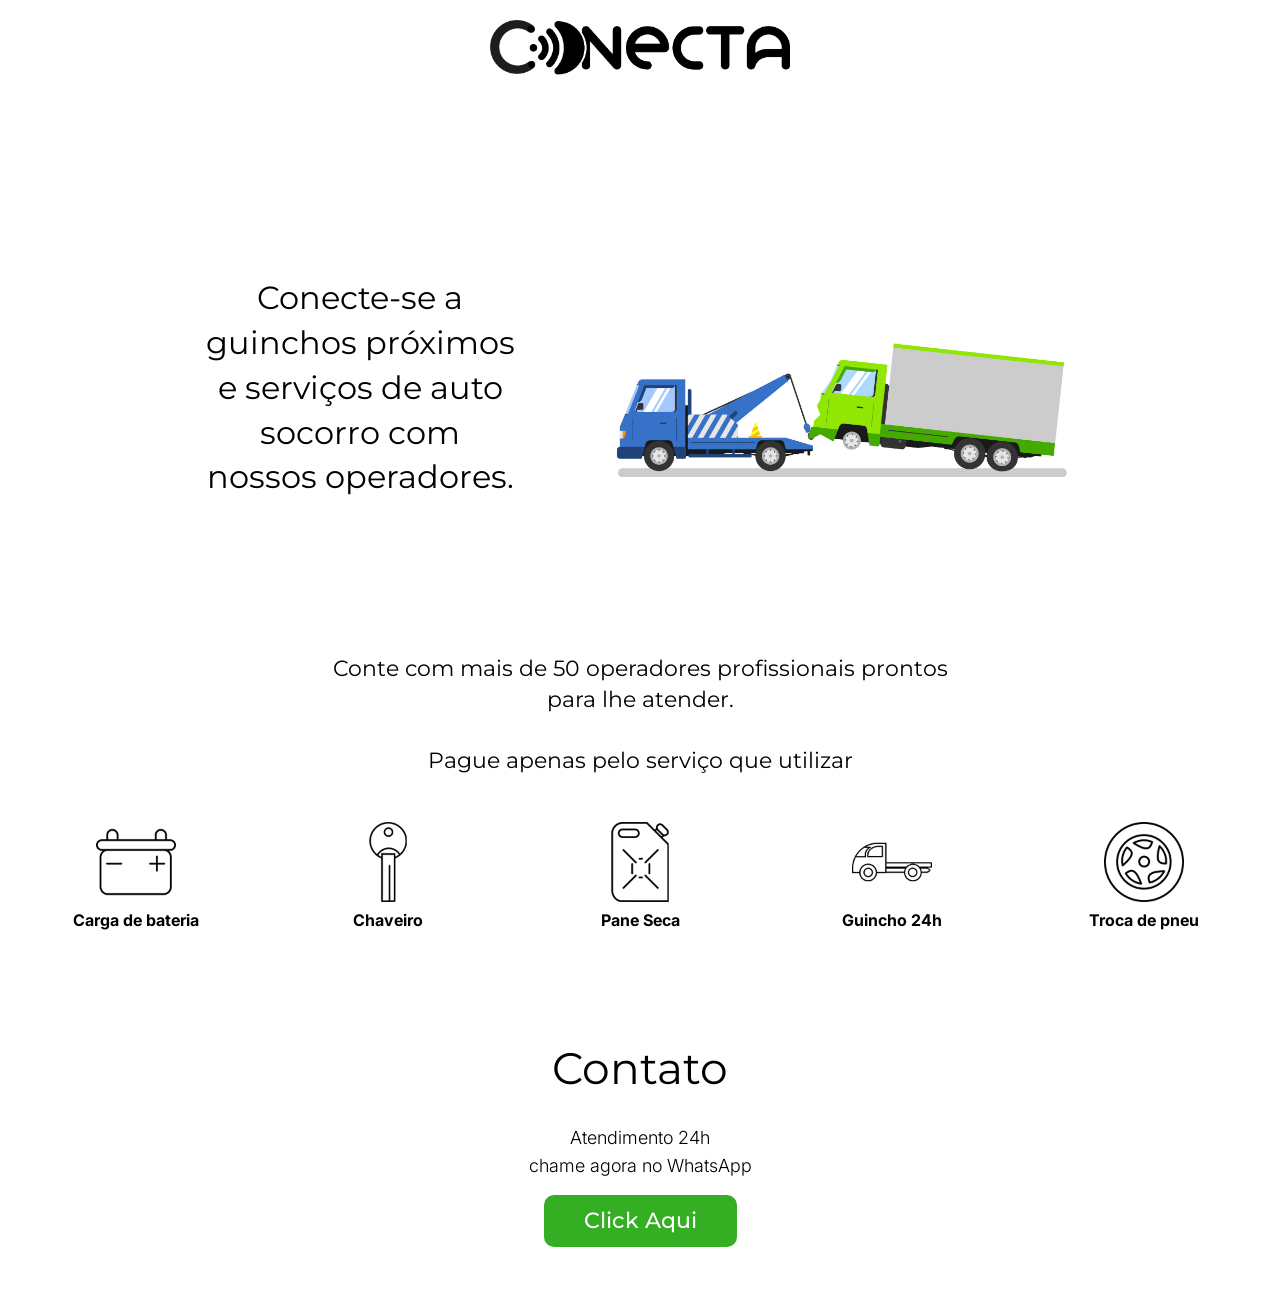
==== index.html @ 0799c35d "alteração do link wpp" ====
<!DOCTYPE html>
<html lang="pt-br">

<head>
    <meta charset="UTF-8">
    <meta http-equiv="X-UA-Compatible" content="IE=edge">
    <meta name="viewport" content="width=device-width, initial-scale=1.0">
    <link rel="stylesheet" href="src/css/reset.css">
    <link rel="stylesheet" href="src/css/style.css">
    <link rel="icon" type="image/x-icon" href="src/img/conecta.ico">
    <title>Conecta</title>
</head>

<body>
    <header id="menu">
        <a href="/index.html"><img src="./src/img/logo.png" alt="Logo da empresa Conecta" id="logomarca"></a>
    </header>

    <section id="inicio">
        <h1 class="titulo1">Conecte-se a guinchos próximos e serviços de auto socorro com nossos operadores.</h1>
        <img src="./src/img/guincho.jpg" alt="Guincho" class="inicio-img">
        <img src="./src/img/guincho.jpg" alt="Guincho mobile" class="inicio-img-mobile">
    </section>

    <section id="sobre">

        <h2 class="titulo2">Conte com mais de 50 operadores profissionais prontos para lhe atender.</h2>
        <h2 class="titulo2">Pague apenas pelo serviço que utilizar</h2>
        
        <div class="icon-list">
            <div class="icon-div">
                <img src="./src/img/BATERIA.png" alt="" class="icon">
                <p class="icon-text">Carga de bateria</p>
            </div>
            <div class="icon-div">
                <img src="./src/img/CHAVE.png" alt="" class="icon">
                <p class="icon-text">Chaveiro</p>
            </div>
            <div class="icon-div">
                <img src="./src/img/GALÃO.png" alt="" class="icon">
                <p class="icon-text">Pane Seca</p>
            </div>
            <div class="icon-div">
                <img src="./src/img/GUINCHO.png" alt="" class="icon">
                <p class="icon-text">Guincho 24h</p>
            </div>
            <div class="icon-div">
                <img src="./src/img/RODA.png" alt="" class="icon">
                <p class="icon-text">Troca de pneu</p>
            </div>
        </div>
    </section>

    <section id="contato">
        <h2 class="contato-titulo">Contato</h2>
        <p class="contato-texto">Atendimento 24h</p>
        <p class="contato-texto">chame agora no WhatsApp</p>
        <a href="https://wa.link/9th44p" target="_blank"
            class="contato-button">Click Aqui</a>
    </section>
</body>
</html>
---- src/css/style.css ----
@import url('https://fonts.googleapis.com/css2?family=Inter:wght@200&family=Montserrat:wght@700&display=swap');

* {
    box-sizing: border-box;
}

/* Base */

html {
    scroll-behavior: smooth;
}

body {
    color: #000000;
    font-family: 'Inter', sans-serif;
    margin: 0;
    padding: 0;
    width: 100%;
    overflow-x: hidden;
}

/* Header */

#menu {
    display: flex;
    justify-content: center;
    align-items: center;
    padding: 20px;
    background-color: #ffffff;
}

#logomarca {
    width: 100%;
    max-width: 300px;
    height: auto;
    display: block;
}

/* Início Section */

#inicio {
    display: flex;
    flex-direction: column;
    justify-content: center;
    align-items: center;
    margin-top: 40px;
    padding: 20px;
    gap: 30px;
}

.inicio-img {
    width: 100%;
    max-width: 500px;
    height: auto;
    display: none;
}

.inicio-img-mobile {
    width: 100%;
    max-width: 400px;
    height: auto;
    display: block;
}

/* Títulos */

.titulo1 {
    font-family: 'Montserrat', sans-serif;
    font-size: 24px;
    max-width: 100%;
    padding: 0 20px;
    text-align: center;
    line-height: 1.4;
}

.titulo2 {
    font-family: 'Montserrat', sans-serif;
    font-size: 18px;
    max-width: 100%;
    padding: 0 20px;
    text-align: center;
    line-height: 1.4;
    margin: 15px auto;
}

/* Sobre Section */

#sobre {
    display: flex;
    justify-content: center;
    align-items: center;
    flex-direction: column;
    text-align: center;
    padding: 40px 20px;
    width: 100%;
}

/* Icons field */

.icon-list {
    display: flex;
    flex-wrap: wrap;
    justify-content: center;
    gap: 20px;
    width: 100%;
    margin: 30px auto;
}

.icon-div {
    display: flex;
    flex-direction: column;
    align-items: center;
    justify-content: center;
    flex: 0 1 calc(50% - 10px);
    min-width: 120px;
}

.icon {
    width: 60px;
    height: auto;
    margin-bottom: 10px;
}

.icon-text {
    font-weight: bold;
    font-size: 14px;
}

/* Contato Section */

#contato {
    display: flex;
    justify-content: center;
    align-items: center;
    flex-direction: column;
    padding: 40px 20px;
    margin-bottom: 20px;
    text-align: center;
    width: 100%;
}

.contato-titulo {
    font-family: 'Montserrat', sans-serif;
    font-size: 32px;
    max-width: 100%;
    margin-bottom: 20px;
    line-height: 1.4;
}

.contato-texto {
    margin-top: 10px;
    font-weight: 300;
    font-size: 16px;
}

.contato-button {
    text-decoration: none;
    background-color: #34af23;
    color: #ffffff;
    border: none;
    font-family: 'Montserrat', sans-serif;
    font-size: 18px;
    font-weight: 500;
    margin-top: 20px;
    padding: 12px 30px;
    border-radius: 10px;
    cursor: pointer;
    transition: background-color 0.3s ease;
    display: inline-block;
}

.contato-button:hover {
    background-color: #2a8a1c;
}

/* Tablet (768px a 1024px) */

@media screen and (min-width: 768px) {
    #inicio {
        flex-direction: row;
        margin-top: 60px;
        gap: 40px;
    }

    .inicio-img {
        display: block;
        width: 100%;
        max-width: 400px;
        order: 2;
    }

    .inicio-img-mobile {
        display: none;
    }

    .titulo1 {
        font-size: 28px;
        max-width: 300px;
        order: 1;
    }

    .titulo2 {
        font-size: 20px;
        max-width: 600px;
    }

    .icon-div {
        flex: 0 1 calc(33.333% - 15px);
        min-width: 150px;
    }

    .icon {
        width: 70px;
    }

    .contato-titulo {
        font-size: 40px;
    }

    .contato-button {
        font-size: 20px;
        padding: 14px 35px;
    }
}

/* Desktop (1025px+) */

@media screen and (min-width: 1025px) {
    #inicio {
        margin-top: 80px;
        gap: 60px;
    }

    .inicio-img {
        max-width: 500px;
    }

    .titulo1 {
        font-size: 32px;
        max-width: 350px;
    }

    .titulo2 {
        font-size: 22px;
        max-width: 700px;
    }

    .icon-div {
        flex: 0 1 calc(20% - 16px);
        min-width: 150px;
    }

    .icon {
        width: 80px;
    }

    .icon-text {
        font-size: 16px;
    }

    .contato-titulo {
        font-size: 44px;
    }

    .contato-texto {
        font-size: 18px;
    }

    .contato-button {
        font-size: 22px;
        padding: 15px 40px;
    }
}
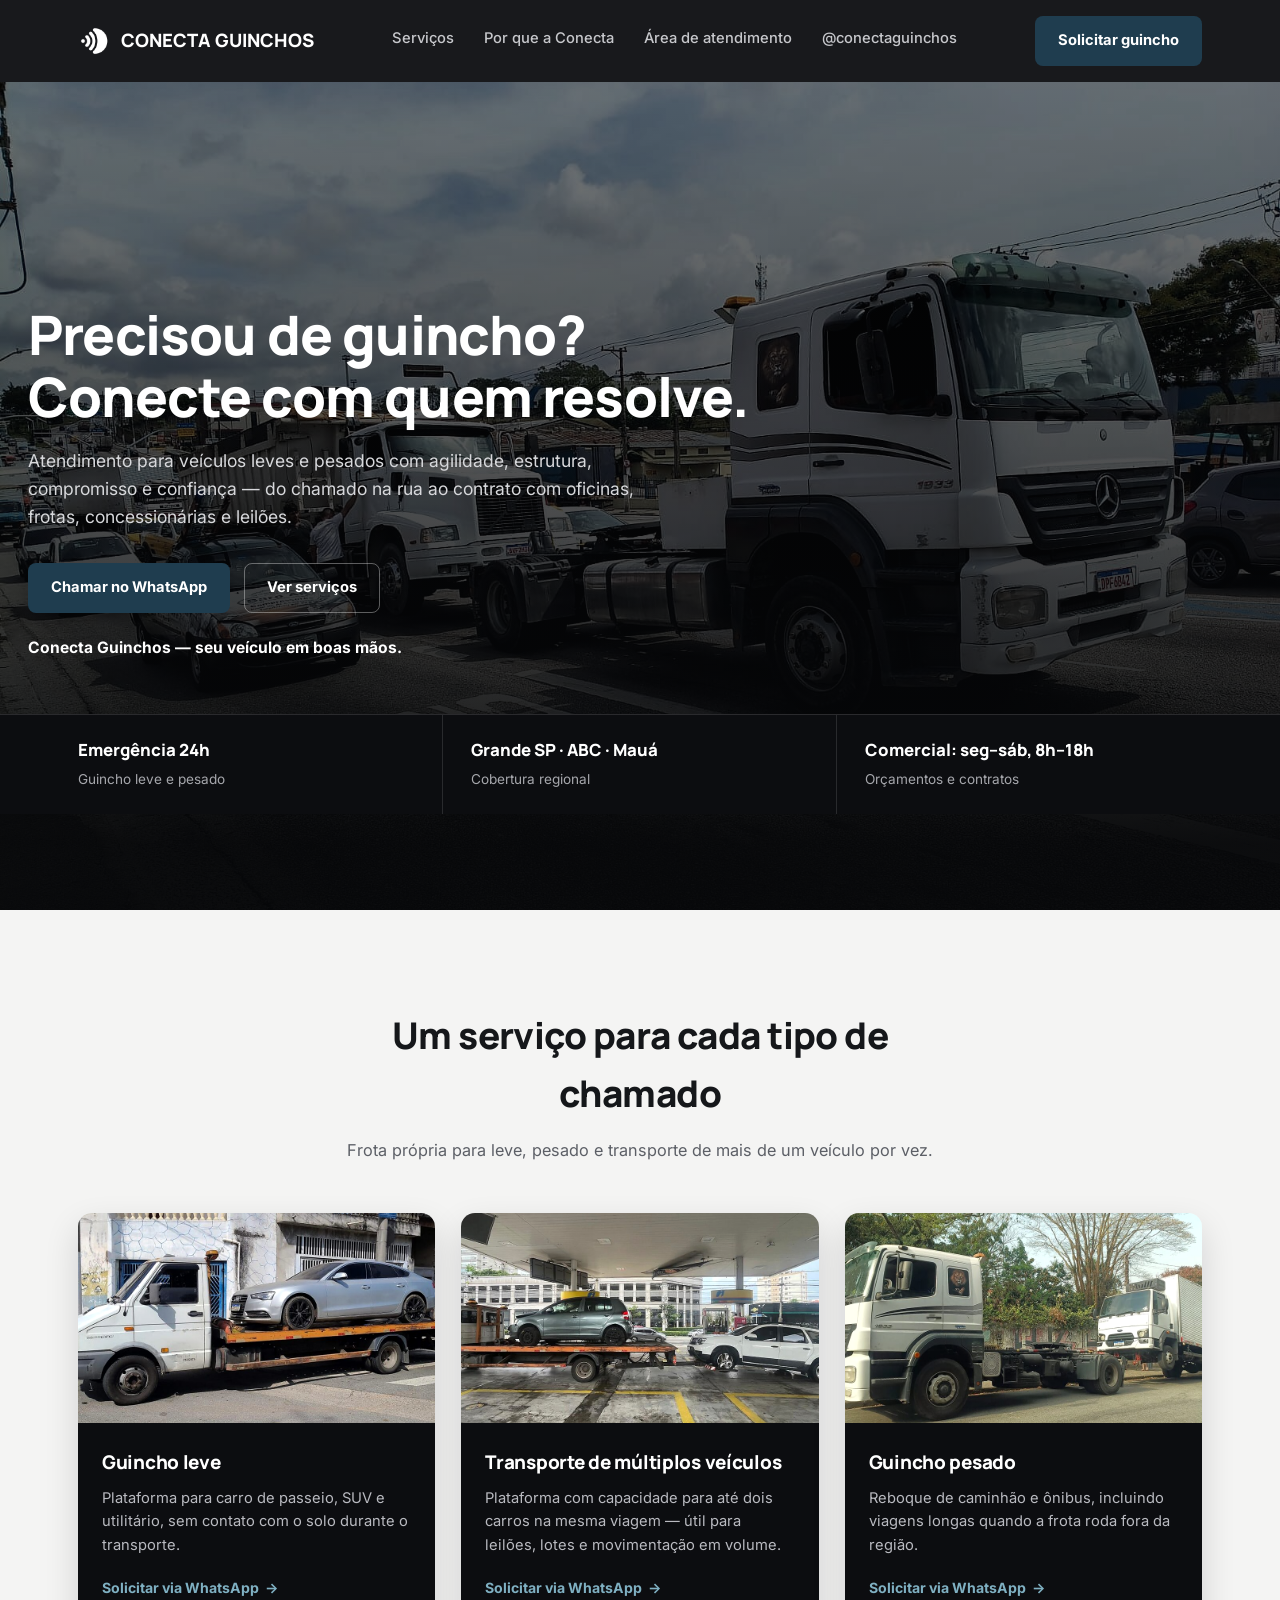
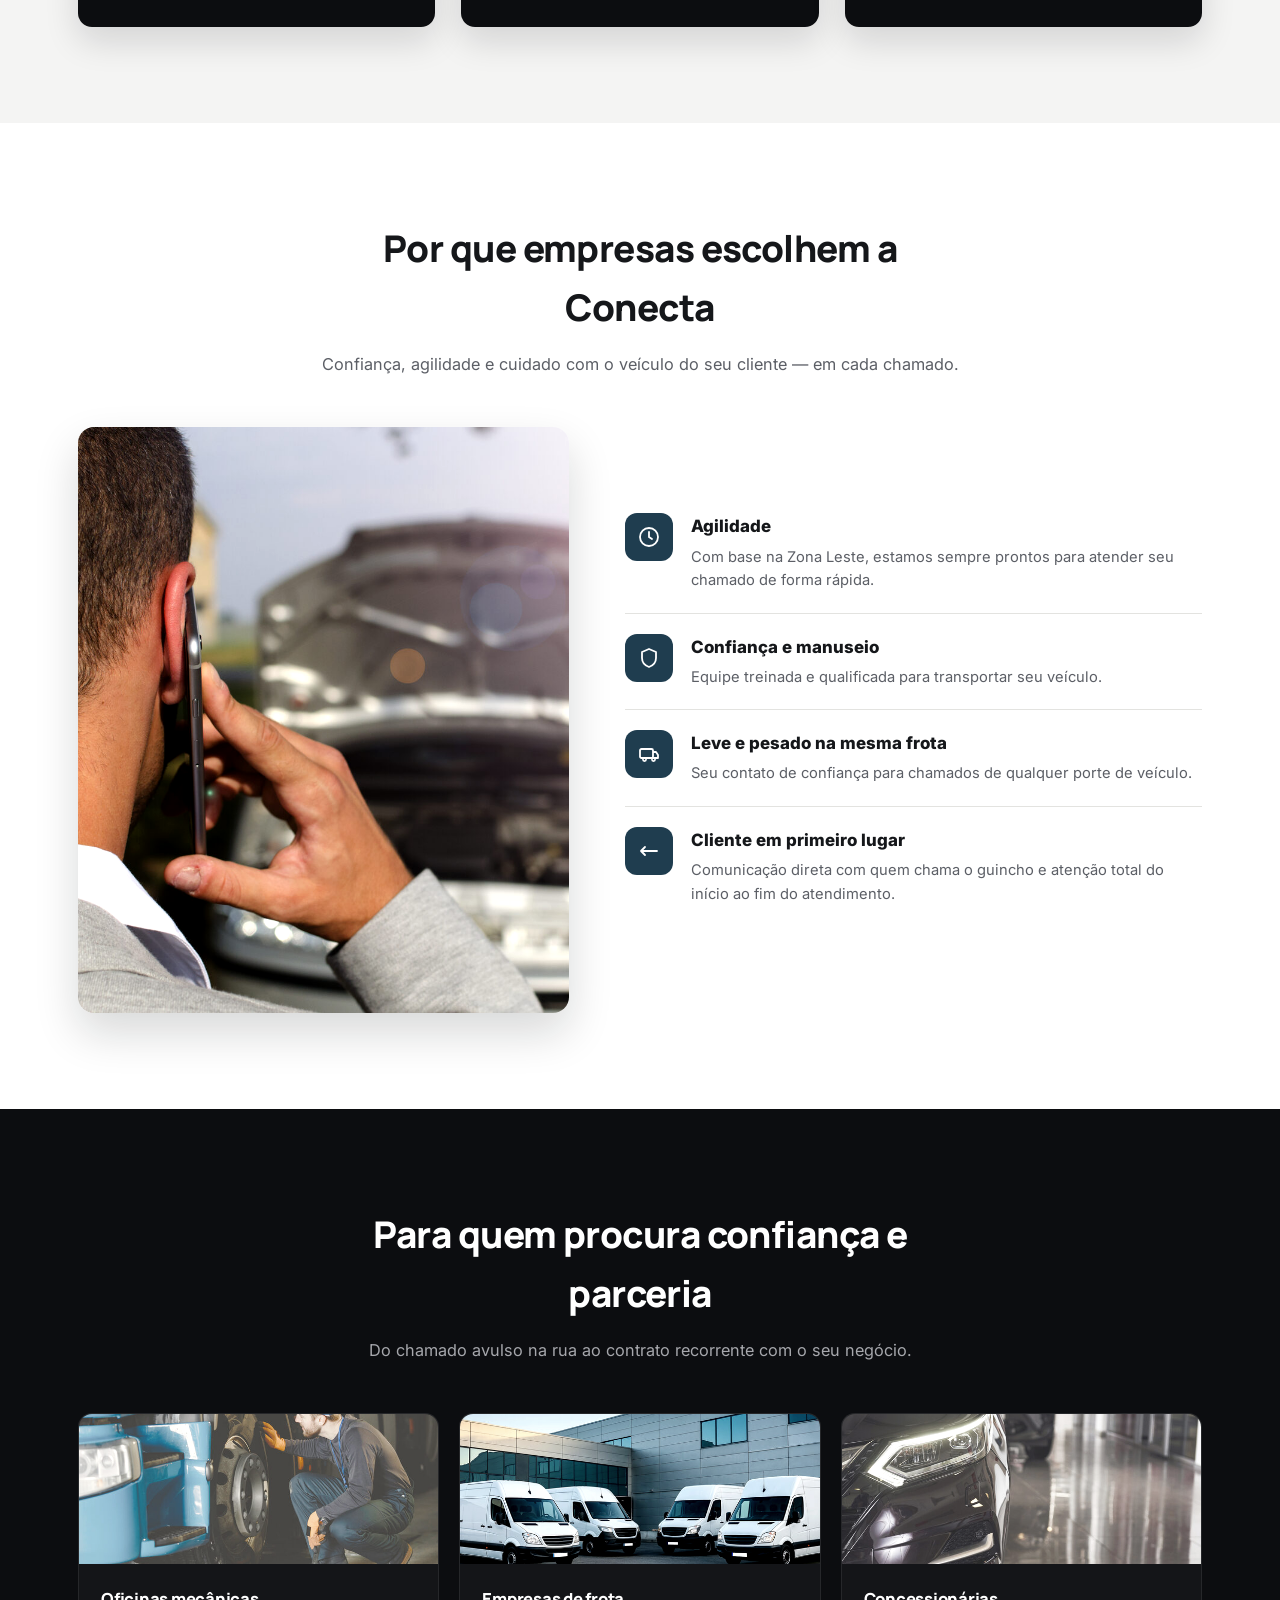
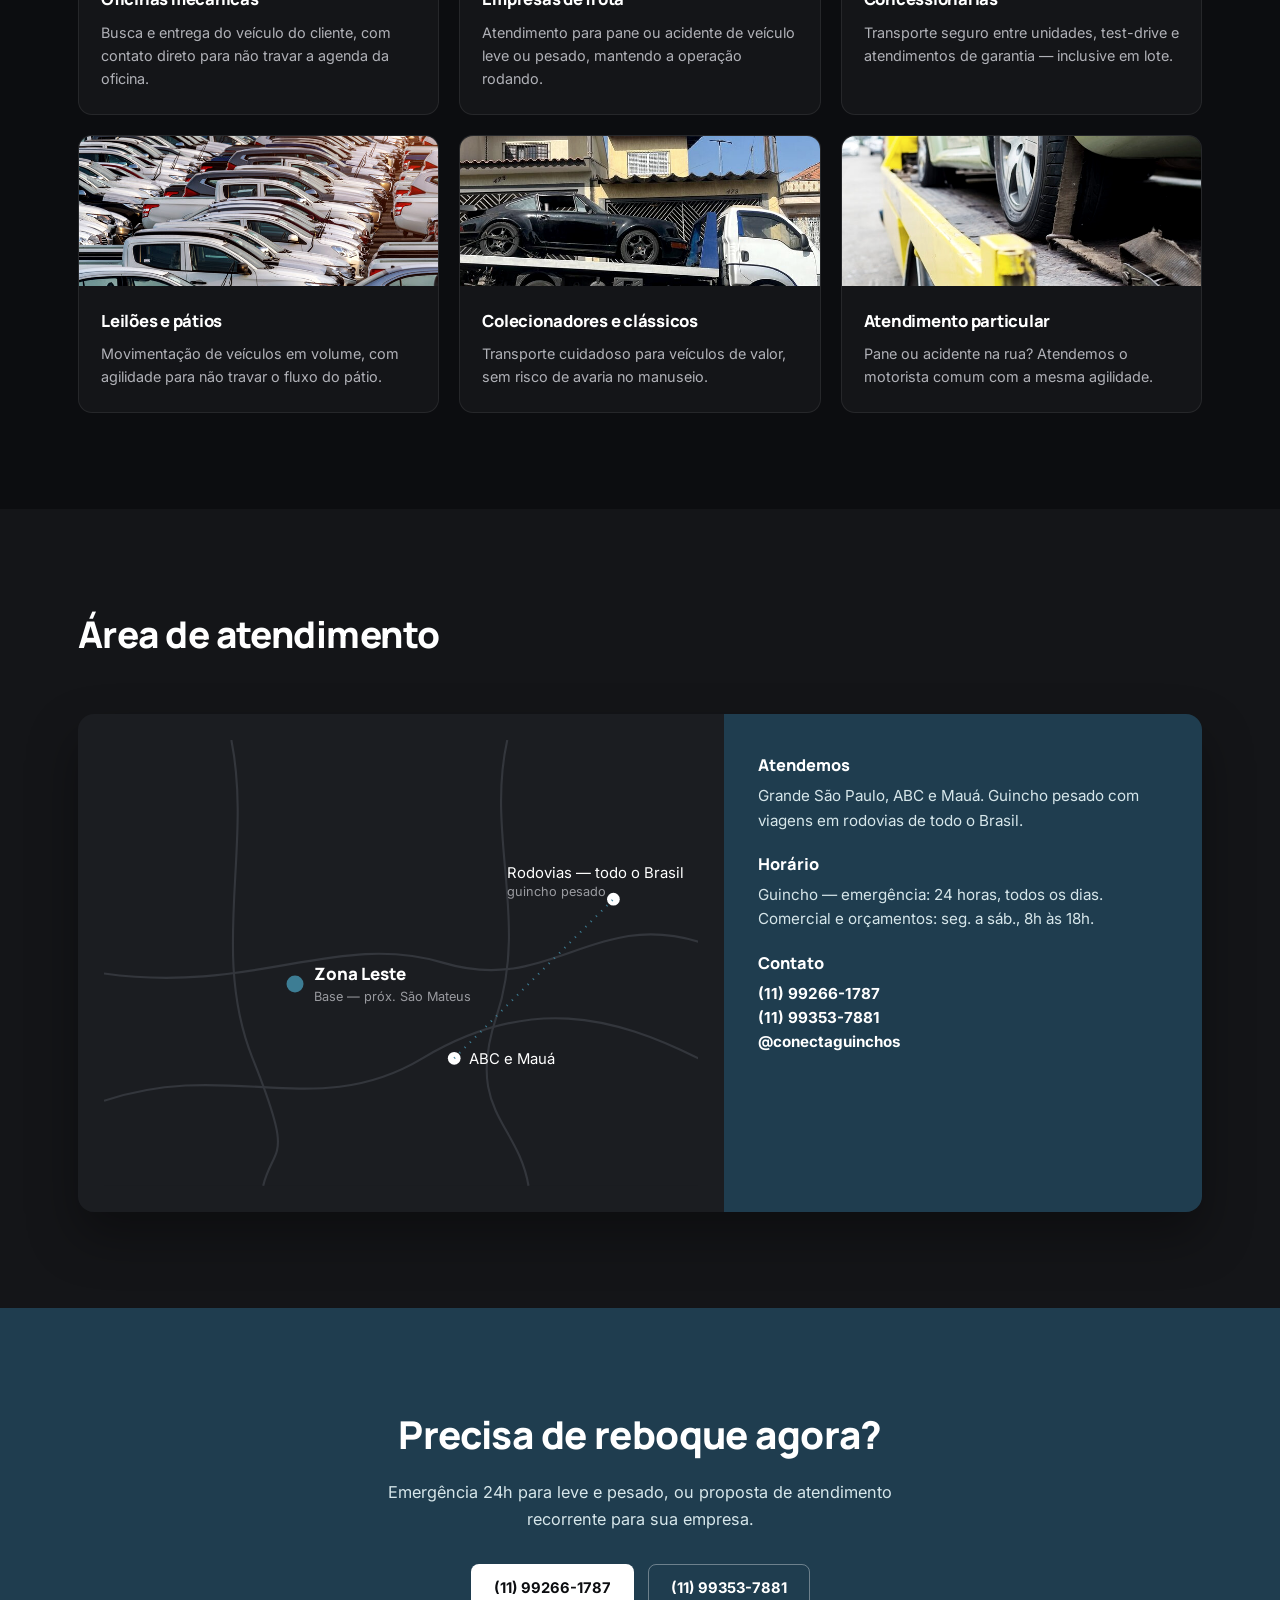
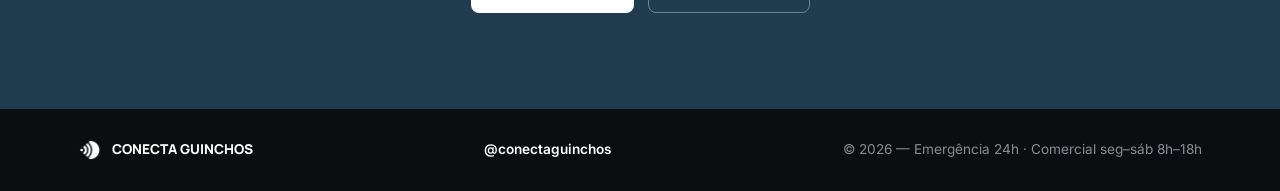
==== commit aa9d0b80: "Atualiza site da Conecta Guincho" ====
--- a/index.html
+++ b/index.html
@@ -1,62 +1,353 @@
 <!DOCTYPE html>
-<html lang="pt-br">
-
+<html lang="pt-BR">
 <head>
-    <meta charset="UTF-8">
-    <meta http-equiv="X-UA-Compatible" content="IE=edge">
-    <meta name="viewport" content="width=device-width, initial-scale=1.0">
-    <link rel="stylesheet" href="src/css/reset.css">
-    <link rel="stylesheet" href="src/css/style.css">
-    <link rel="icon" type="image/x-icon" href="src/img/conecta.ico">
-    <title>Conecta</title>
+<meta charset="UTF-8">
+<meta name="viewport" content="width=device-width, initial-scale=1, viewport-fit=cover">
+<title>Conecta Guinchos — Guincho leve e pesado na Zona Leste de SP</title>
+<link rel="preconnect" href="https://fonts.googleapis.com">
+<link rel="preconnect" href="https://fonts.gstatic.com" crossorigin>
+<link href="https://fonts.googleapis.com/css2?family=Manrope:wght@500;700;800&family=Inter:wght@400;500;600&display=swap" rel="stylesheet">
+<style>
+:root{
+  --black:#0c0d10; --near-black:#141518; --page-bg:#ffffff; --fixed-white:#ffffff; --off:#f4f4f3;
+  --ink:#15171a; --ink-soft:#5c5f66; --line:#e3e3e0; --blue:#1f3d4f; --blue-dk:#132833;
+  padding-top:env(safe-area-inset-top,0px); padding-bottom:env(safe-area-inset-bottom,0px);
+}
+*{box-sizing:border-box; margin:0; padding:0;}
+html{scroll-behavior:smooth; scroll-padding-top:78px;}
+body{font-family:'Inter',system-ui,sans-serif; background:var(--page-bg); color:var(--ink); line-height:1.6; overflow-x:hidden;}
+h1,h2,h3,.disp{font-family:'Manrope',sans-serif; letter-spacing:-0.015em;}
+img{max-width:100%; display:block;}
+a{color:inherit; text-decoration:none;}
+.wrap{max-width:1180px; margin:0 auto; padding:0 28px;}
+@media (max-width:600px){ .wrap{padding:0 20px;} }
+section{padding:96px 0;}
+@media (max-width:768px){ section{padding:60px 0;} }
+svg{display:block;}
+
+/* HEADER */
+header{position:sticky; top:0; z-index:60; background:rgba(12,13,16,0.95); backdrop-filter:blur(8px); padding-top:env(safe-area-inset-top,0px);}
+.nav{display:flex; align-items:center; justify-content:space-between; padding:16px 28px; max-width:1180px; margin:0 auto;}
+.brand{display:flex; align-items:center; gap:10px; font-family:'Manrope',sans-serif; font-weight:800; font-size:1.15rem; color:var(--fixed-white);}
+.brand img{height:28px; width:auto; filter:invert(1) brightness(1.6);}
+.navlinks{display:flex; gap:30px; font-size:0.92rem; color:#c7c8cc; font-weight:500;}
+.navlinks a{position:relative; padding-bottom:4px; transition:color .2s ease;}
+.navlinks a::after{content:""; position:absolute; left:0; bottom:0; width:0; height:1.5px; background:currentColor; transition:width .25s ease;}
+.navlinks a:hover::after{width:100%;}
+.navlinks a:hover{color:var(--fixed-white);}
+@media (max-width:900px){ .navlinks{display:none;} }
+.btn{display:inline-flex; align-items:center; gap:8px; padding:12px 22px; font-weight:700; font-size:0.92rem; border-radius:8px; border:1.5px solid transparent; transition:transform .2s ease, box-shadow .2s ease, background-color .2s ease, border-color .2s ease, color .2s ease;}
+.btn-blue{background:var(--blue); color:#fff;}
+.btn-blue:hover{background:var(--blue-dk); transform:translateY(-2px); box-shadow:0 10px 22px rgba(19,40,51,0.4);}
+.btn-white{background:#fff; color:var(--black);}
+.btn-white:hover{background:#e9e9e7; transform:translateY(-2px); box-shadow:0 10px 22px rgba(0,0,0,0.18);}
+.btn-outline-dark{border-color:rgba(255,255,255,0.35); color:#fff;}
+.btn-outline-dark:hover{border-color:#fff; background:rgba(255,255,255,0.08); transform:translateY(-2px);}
+.btn-outline-ink{border-color:var(--line); color:var(--ink);}
+.btn-outline-ink:hover{border-color:var(--ink); transform:translateY(-2px);}
+
+/* HERO - full bleed */
+.hero{position:relative; min-height:92vh; display:flex; align-items:flex-end; color:#fff; background:#000;}
+.hero-bg{position:absolute; inset:0; z-index:0;}
+.hero-bg img{width:100%; height:100%; object-fit:cover; object-position:60% 45%; filter:grayscale(0.35) contrast(1.08) brightness(0.62);}
+.hero-bg::after{content:""; position:absolute; inset:0; background:linear-gradient(0deg, rgba(6,7,9,0.96) 8%, rgba(6,7,9,0.55) 48%, rgba(6,7,9,0.25) 100%);}
+.hero-inner{position:relative; z-index:1; width:100%; padding:0 0 0 0;}
+.hero-copy{max-width:820px; padding:0 28px 54px;}
+@media (max-width:600px){ .hero-copy{padding:0 20px 40px;} }
+.hero-copy h1{font-size:clamp(2.1rem,5vw,3.4rem); font-weight:800; line-height:1.14; margin-bottom:20px;}
+.hero-copy p{font-size:1.1rem; color:#d7d8db; max-width:56ch; margin-bottom:32px;}
+.hero-actions{display:flex; gap:14px; flex-wrap:wrap; margin-bottom:0;}
+.hero-strip{position:relative; z-index:1; background:var(--black); border-top:1px solid rgba(255,255,255,0.12);}
+.strip-grid{display:grid; grid-template-columns:repeat(3,1fr);}
+.strip-item{padding:22px 28px; border-right:1px solid rgba(255,255,255,0.12);}
+.strip-item:last-child{border-right:none;}
+@media (max-width:768px){ .strip-grid{grid-template-columns:1fr;} .strip-item{border-right:none; border-bottom:1px solid rgba(255,255,255,0.12); padding:18px 20px;} .strip-item:last-child{border-bottom:none;} }
+.strip-item b{display:block; font-family:'Manrope',sans-serif; font-weight:800; font-size:1.05rem; color:#fff; margin-bottom:2px;}
+.strip-item span{font-size:0.85rem; color:#a6a7ac;}
+
+/* SECTION HEADS */
+.shead{max-width:640px; margin:0 auto 50px; text-align:center;}
+.shead h2{font-size:clamp(1.7rem,3vw,2.3rem); font-weight:800; margin-bottom:14px;}
+.shead p{color:var(--ink-soft); font-size:1.02rem;}
+.shead.left{text-align:left; margin:0 0 50px;}
+
+/* SERVICES — photo top, dark card bottom */
+.services{background:var(--off);}
+.svc-grid{display:grid; grid-template-columns:repeat(3,1fr); gap:26px;}
+@media (max-width:960px){ .svc-grid{grid-template-columns:1fr; max-width:480px; margin:0 auto;} }
+.svc-card{border-radius:14px; overflow:hidden; box-shadow:0 14px 34px rgba(15,17,20,0.14); transition:transform .35s ease, box-shadow .35s ease;}
+.svc-card:hover{transform:translateY(-6px); box-shadow:0 22px 46px rgba(15,17,20,0.22);}
+.svc-photo{height:210px; overflow:hidden;}
+.svc-photo img{width:100%; height:100%; object-fit:cover; filter:saturate(0.92) contrast(1.05); transition:transform .6s cubic-bezier(.2,.7,.2,1), filter .4s ease;}
+.svc-card:hover .svc-photo img{transform:scale(1.08); filter:saturate(1.05) contrast(1.08);}
+.svc-body{background:var(--black); color:#fff; padding:24px 24px 26px;}
+.svc-body h3{font-size:1.18rem; font-weight:800; margin-bottom:9px;}
+.svc-body p{color:#b9bac0; font-size:0.92rem; margin-bottom:18px;}
+.svc-link{display:inline-flex; align-items:center; gap:6px; font-size:0.88rem; font-weight:700; color:#7fb0c2; transition:color .2s ease, gap .2s ease;}
+.svc-link::after{content:"→"; transition:transform .25s ease;}
+.svc-link:hover{color:#fff;}
+.svc-link:hover::after{transform:translateX(4px);}
+
+/* WHY — photo one side, icon list other */
+.why-grid{display:grid; grid-template-columns:0.85fr 1fr; gap:56px; align-items:center;}
+@media (max-width:900px){ .why-grid{grid-template-columns:1fr; gap:36px;} }
+.why-photo{border-radius:16px; overflow:hidden; box-shadow:0 20px 44px rgba(15,17,20,0.16);}
+.why-photo img{width:100%; height:100%; object-fit:cover; filter:saturate(0.94) contrast(1.05); transition:transform .6s cubic-bezier(.2,.7,.2,1);}
+.why-photo:hover img{transform:scale(1.06);}
+.why-list{list-style:none;}
+.why-item{display:flex; gap:18px; padding:20px 0; border-bottom:1px solid var(--line); transition:padding-left .3s ease;}
+.why-item:first-child{padding-top:0;}
+.why-item:last-child{border-bottom:none;}
+.why-item:hover{padding-left:8px;}
+.why-ic{width:48px; height:48px; border-radius:12px; background:var(--blue); display:flex; align-items:center; justify-content:center; flex-shrink:0; transition:transform .35s ease, background-color .35s ease, box-shadow .35s ease;}
+.why-ic svg{width:24px; height:24px; stroke:#fff; fill:none; transition:transform .35s ease;}
+.why-item:hover .why-ic{background:var(--blue-dk); transform:rotate(-6deg) scale(1.08); box-shadow:0 8px 18px rgba(19,40,51,0.4);}
+.why-item:hover .why-ic svg{transform:scale(1.1);}
+.why-item h4{font-size:1.06rem; font-weight:800; margin-bottom:5px;}
+.why-item p{color:var(--ink-soft); font-size:0.92rem;}
+
+/* SEGMENTS */
+.segments{background:var(--black); color:#fff;}
+.segments .shead h2{color:#fff;} .segments .shead p{color:#a6a7ac;}
+.seg-row{display:grid; grid-template-columns:repeat(3,1fr); gap:20px;}
+@media (max-width:860px){ .seg-row{grid-template-columns:1fr; max-width:440px; margin:0 auto;} }
+.seg{background:var(--near-black); border-radius:14px; overflow:hidden; border:1px solid rgba(255,255,255,0.08); transition:transform .35s ease, border-color .35s ease, box-shadow .35s ease;}
+.seg:hover{transform:translateY(-6px); border-color:rgba(255,255,255,0.22); box-shadow:0 20px 40px rgba(0,0,0,0.4);}
+.seg-photo{height:150px; overflow:hidden;}
+.seg-photo img{width:100%; height:100%; object-fit:cover; filter:saturate(0.92) contrast(1.05) grayscale(0.15); transition:transform .6s cubic-bezier(.2,.7,.2,1), filter .4s ease;}
+.seg:hover .seg-photo img{transform:scale(1.08); filter:saturate(1.05) contrast(1.08) grayscale(0);}
+.seg-body{padding:22px 22px 24px;}
+.seg h3{font-size:1.04rem; font-weight:800; margin-bottom:8px; color:#fff;}
+.seg p{color:#b0b1b7; font-size:0.9rem;}
+
+/* COVERAGE — illustrated map + info block, dark */
+.coverage{background:var(--near-black); color:#fff;}
+.cov-grid{display:grid; grid-template-columns:1.15fr 0.85fr; gap:0; border-radius:16px; overflow:hidden; box-shadow:0 24px 50px rgba(0,0,0,0.35);}
+@media (max-width:900px){ .cov-grid{grid-template-columns:1fr;} }
+.cov-map{background:#1b1d21; padding:26px;}
+.cov-info{background:var(--blue); padding:38px 34px;}
+.cov-info h4{font-family:'Manrope',sans-serif; font-weight:800; font-size:1.02rem; margin:18px 0 6px;}
+.cov-info h4:first-child{margin-top:0;}
+.cov-info p, .cov-info a{color:#d6e6ea; font-size:0.95rem;}
+.cov-info a{display:block; font-weight:700; color:#fff; transition:transform .2s ease, opacity .2s ease;}
+.cov-info a:hover{text-decoration:underline; transform:translateX(6px); opacity:0.9;}
+
+/* CTA */
+.cta{background:var(--blue); color:#fff; text-align:center;}
+.cta h2{font-size:clamp(1.8rem,3.4vw,2.4rem); font-weight:800; margin-bottom:14px;}
+.cta p{color:#d6e6ea; max-width:560px; margin:0 auto 32px; font-size:1.02rem;}
+.cta-actions{display:flex; gap:14px; justify-content:center; flex-wrap:wrap;}
+
+footer{background:var(--black); color:#8a8b90; padding:30px 0; font-size:0.85rem;}
+.foot-grid{display:flex; justify-content:space-between; align-items:center; flex-wrap:wrap; gap:12px;}
+.foot-brand{display:flex; align-items:center; gap:10px; color:#fff; font-family:'Manrope',sans-serif; font-weight:800;}
+.foot-brand img{height:20px; filter:invert(1);}
+footer a{transition:color .2s ease;}
+footer a:hover{color:var(--fixed-white);}
+
+@media (prefers-color-scheme: dark){
+  :root:not([data-theme="light"]){ --page-bg:#121316; --off:#1a1b1e; --ink:#eeeeec; --ink-soft:#a7a8ac; --line:#2b2c30; }
+}
+:root[data-theme="dark"]{ --page-bg:#121316; --off:#1a1b1e; --ink:#eeeeec; --ink-soft:#a7a8ac; --line:#2b2c30; }
+</style>
 </head>
-
 <body>
-    <header id="menu">
-        <a href="/index.html"><img src="./src/img/logo.png" alt="Logo da empresa Conecta" id="logomarca"></a>
-    </header>
-
-    <section id="inicio">
-        <h1 class="titulo1">Conecte-se a guinchos próximos e serviços de auto socorro com nossos operadores.</h1>
-        <img src="./src/img/guincho.jpg" alt="Guincho" class="inicio-img">
-        <img src="./src/img/guincho.jpg" alt="Guincho mobile" class="inicio-img-mobile">
-    </section>
-
-    <section id="sobre">
-
-        <h2 class="titulo2">Conte com mais de 50 operadores profissionais prontos para lhe atender.</h2>
-        <h2 class="titulo2">Pague apenas pelo serviço que utilizar</h2>
-        
-        <div class="icon-list">
-            <div class="icon-div">
-                <img src="./src/img/BATERIA.png" alt="" class="icon">
-                <p class="icon-text">Carga de bateria</p>
-            </div>
-            <div class="icon-div">
-                <img src="./src/img/CHAVE.png" alt="" class="icon">
-                <p class="icon-text">Chaveiro</p>
-            </div>
-            <div class="icon-div">
-                <img src="./src/img/GALÃO.png" alt="" class="icon">
-                <p class="icon-text">Pane Seca</p>
-            </div>
-            <div class="icon-div">
-                <img src="./src/img/GUINCHO.png" alt="" class="icon">
-                <p class="icon-text">Guincho 24h</p>
-            </div>
-            <div class="icon-div">
-                <img src="./src/img/RODA.png" alt="" class="icon">
-                <p class="icon-text">Troca de pneu</p>
-            </div>
+
+<header>
+  <div class="nav">
+    <div class="brand"><img src="[data-uri]" alt="Conecta Guinchos"> CONECTA GUINCHOS</div>
+    <nav class="navlinks">
+      <a href="#servicos">Serviços</a>
+      <a href="#diferenciais">Por que a Conecta</a>
+      <a href="#cobertura">Área de atendimento</a>
+      <a href="https://instagram.com/conectaguinchos" target="_blank" rel="noopener">@conectaguinchos</a>
+    </nav>
+    <a class="btn btn-blue" href="https://wa.me/5511992661787" target="_blank" rel="noopener">Solicitar guincho</a>
+  </div>
+</header>
+
+<section class="hero">
+  <div class="hero-bg"><img src="[data-uri]